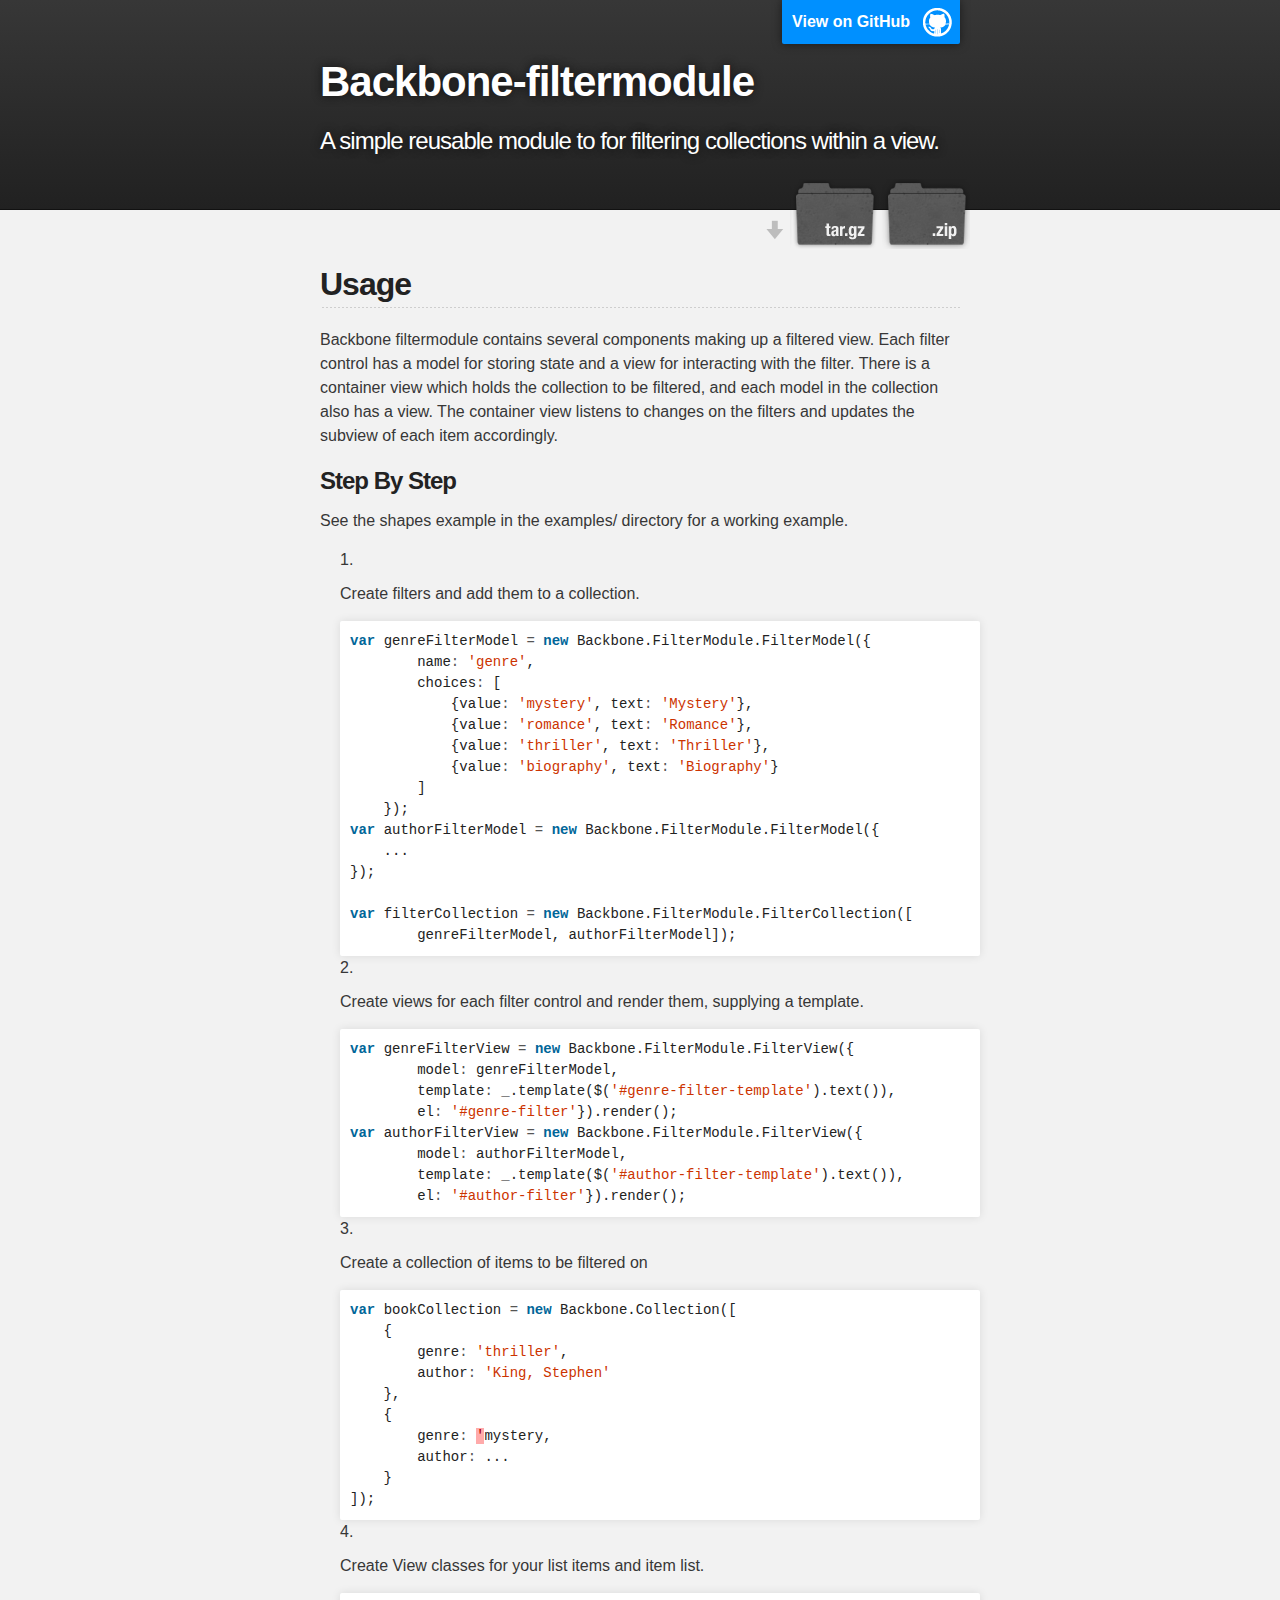
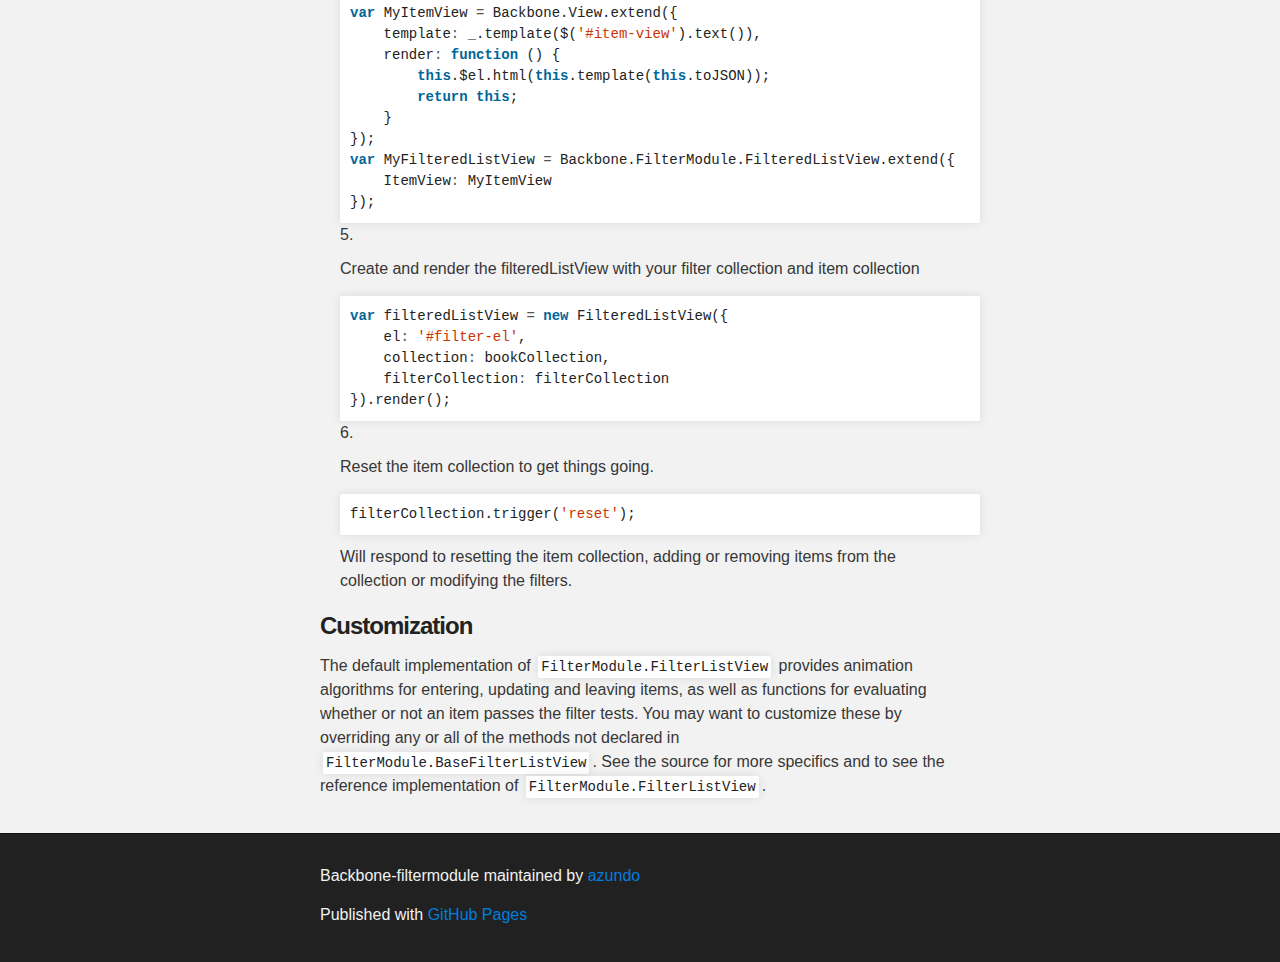
==== index.html @ 118d0e99 "Create gh-pages branch via GitHub" ====
<!DOCTYPE html>
<html>

  <head>
    <meta charset='utf-8' />
    <meta http-equiv="X-UA-Compatible" content="chrome=1" />
    <meta name="description" content="Backbone-filtermodule : A simple reusable module to for filtering collections within a view." />

    <link rel="stylesheet" type="text/css" media="screen" href="stylesheets/stylesheet.css">

    <title>Backbone-filtermodule</title>
  </head>

  <body>

    <!-- HEADER -->
    <div id="header_wrap" class="outer">
        <header class="inner">
          <a id="forkme_banner" href="https://github.com/azundo/backbone-filtermodule">View on GitHub</a>

          <h1 id="project_title">Backbone-filtermodule</h1>
          <h2 id="project_tagline">A simple reusable module to for filtering collections within a view.</h2>

            <section id="downloads">
              <a class="zip_download_link" href="https://github.com/azundo/backbone-filtermodule/zipball/master">Download this project as a .zip file</a>
              <a class="tar_download_link" href="https://github.com/azundo/backbone-filtermodule/tarball/master">Download this project as a tar.gz file</a>
            </section>
        </header>
    </div>

    <!-- MAIN CONTENT -->
    <div id="main_content_wrap" class="outer">
      <section id="main_content" class="inner">
        <h2>
<a name="usage" class="anchor" href="#usage"><span class="octicon octicon-link"></span></a>Usage</h2>

<p>Backbone filtermodule contains several components making up a filtered view.  Each filter control has a model for storing state and a view for interacting
with the filter. There is a container view which holds the collection to be
filtered, and each model in the collection also has a view. The container view
listens to changes on the filters and updates the subview of each item
accordingly.</p>

<h3>
<a name="step-by-step" class="anchor" href="#step-by-step"><span class="octicon octicon-link"></span></a>Step By Step</h3>

<p>See the shapes example in the examples/ directory for a working example.</p>

<ol>
<li>
<p>Create filters and add them to a collection.</p>

<div class="highlight"><pre><span class="kd">var</span> <span class="nx">genreFilterModel</span> <span class="o">=</span> <span class="k">new</span> <span class="nx">Backbone</span><span class="p">.</span><span class="nx">FilterModule</span><span class="p">.</span><span class="nx">FilterModel</span><span class="p">({</span>
        <span class="nx">name</span><span class="o">:</span> <span class="s1">'genre'</span><span class="p">,</span>
        <span class="nx">choices</span><span class="o">:</span> <span class="p">[</span>
            <span class="p">{</span><span class="nx">value</span><span class="o">:</span> <span class="s1">'mystery'</span><span class="p">,</span> <span class="nx">text</span><span class="o">:</span> <span class="s1">'Mystery'</span><span class="p">},</span>
            <span class="p">{</span><span class="nx">value</span><span class="o">:</span> <span class="s1">'romance'</span><span class="p">,</span> <span class="nx">text</span><span class="o">:</span> <span class="s1">'Romance'</span><span class="p">},</span>
            <span class="p">{</span><span class="nx">value</span><span class="o">:</span> <span class="s1">'thriller'</span><span class="p">,</span> <span class="nx">text</span><span class="o">:</span> <span class="s1">'Thriller'</span><span class="p">},</span>
            <span class="p">{</span><span class="nx">value</span><span class="o">:</span> <span class="s1">'biography'</span><span class="p">,</span> <span class="nx">text</span><span class="o">:</span> <span class="s1">'Biography'</span><span class="p">}</span>
        <span class="p">]</span>
    <span class="p">});</span>
<span class="kd">var</span> <span class="nx">authorFilterModel</span> <span class="o">=</span> <span class="k">new</span> <span class="nx">Backbone</span><span class="p">.</span><span class="nx">FilterModule</span><span class="p">.</span><span class="nx">FilterModel</span><span class="p">({</span>
    <span class="p">...</span>
<span class="p">});</span>

<span class="kd">var</span> <span class="nx">filterCollection</span> <span class="o">=</span> <span class="k">new</span> <span class="nx">Backbone</span><span class="p">.</span><span class="nx">FilterModule</span><span class="p">.</span><span class="nx">FilterCollection</span><span class="p">([</span>
        <span class="nx">genreFilterModel</span><span class="p">,</span> <span class="nx">authorFilterModel</span><span class="p">]);</span>
</pre></div>
</li>
<li>
<p>Create views for each filter control and render them, supplying a template.</p>

<div class="highlight"><pre><span class="kd">var</span> <span class="nx">genreFilterView</span> <span class="o">=</span> <span class="k">new</span> <span class="nx">Backbone</span><span class="p">.</span><span class="nx">FilterModule</span><span class="p">.</span><span class="nx">FilterView</span><span class="p">({</span>
        <span class="nx">model</span><span class="o">:</span> <span class="nx">genreFilterModel</span><span class="p">,</span>
        <span class="nx">template</span><span class="o">:</span> <span class="nx">_</span><span class="p">.</span><span class="nx">template</span><span class="p">(</span><span class="nx">$</span><span class="p">(</span><span class="s1">'#genre-filter-template'</span><span class="p">).</span><span class="nx">text</span><span class="p">()),</span>
        <span class="nx">el</span><span class="o">:</span> <span class="s1">'#genre-filter'</span><span class="p">}).</span><span class="nx">render</span><span class="p">();</span>
<span class="kd">var</span> <span class="nx">authorFilterView</span> <span class="o">=</span> <span class="k">new</span> <span class="nx">Backbone</span><span class="p">.</span><span class="nx">FilterModule</span><span class="p">.</span><span class="nx">FilterView</span><span class="p">({</span>
        <span class="nx">model</span><span class="o">:</span> <span class="nx">authorFilterModel</span><span class="p">,</span>
        <span class="nx">template</span><span class="o">:</span> <span class="nx">_</span><span class="p">.</span><span class="nx">template</span><span class="p">(</span><span class="nx">$</span><span class="p">(</span><span class="s1">'#author-filter-template'</span><span class="p">).</span><span class="nx">text</span><span class="p">()),</span>
        <span class="nx">el</span><span class="o">:</span> <span class="s1">'#author-filter'</span><span class="p">}).</span><span class="nx">render</span><span class="p">();</span>
</pre></div>
</li>
<li>
<p>Create a collection of items to be filtered on</p>

<div class="highlight"><pre><span class="kd">var</span> <span class="nx">bookCollection</span> <span class="o">=</span> <span class="k">new</span> <span class="nx">Backbone</span><span class="p">.</span><span class="nx">Collection</span><span class="p">([</span>
    <span class="p">{</span>
        <span class="nx">genre</span><span class="o">:</span> <span class="s1">'thriller'</span><span class="p">,</span>
        <span class="nx">author</span><span class="o">:</span> <span class="s1">'King, Stephen'</span>
    <span class="p">},</span>
    <span class="p">{</span>
        <span class="nx">genre</span><span class="o">:</span> <span class="err">'</span><span class="nx">mystery</span><span class="p">,</span>
        <span class="nx">author</span><span class="o">:</span> <span class="p">...</span>
    <span class="p">}</span>
<span class="p">]);</span>
</pre></div>
</li>
<li>
<p>Create View classes for your list items and item list.</p>

<div class="highlight"><pre><span class="kd">var</span> <span class="nx">MyItemView</span> <span class="o">=</span> <span class="nx">Backbone</span><span class="p">.</span><span class="nx">View</span><span class="p">.</span><span class="nx">extend</span><span class="p">({</span>
    <span class="nx">template</span><span class="o">:</span> <span class="nx">_</span><span class="p">.</span><span class="nx">template</span><span class="p">(</span><span class="nx">$</span><span class="p">(</span><span class="s1">'#item-view'</span><span class="p">).</span><span class="nx">text</span><span class="p">()),</span>
    <span class="nx">render</span><span class="o">:</span> <span class="kd">function</span> <span class="p">()</span> <span class="p">{</span>
        <span class="k">this</span><span class="p">.</span><span class="nx">$el</span><span class="p">.</span><span class="nx">html</span><span class="p">(</span><span class="k">this</span><span class="p">.</span><span class="nx">template</span><span class="p">(</span><span class="k">this</span><span class="p">.</span><span class="nx">toJSON</span><span class="p">));</span>
        <span class="k">return</span> <span class="k">this</span><span class="p">;</span>
    <span class="p">}</span>
<span class="p">});</span>
<span class="kd">var</span> <span class="nx">MyFilteredListView</span> <span class="o">=</span> <span class="nx">Backbone</span><span class="p">.</span><span class="nx">FilterModule</span><span class="p">.</span><span class="nx">FilteredListView</span><span class="p">.</span><span class="nx">extend</span><span class="p">({</span>
    <span class="nx">ItemView</span><span class="o">:</span> <span class="nx">MyItemView</span>
<span class="p">});</span>
</pre></div>
</li>
<li>
<p>Create and render the filteredListView with your filter collection and item collection</p>

<div class="highlight"><pre><span class="kd">var</span> <span class="nx">filteredListView</span> <span class="o">=</span> <span class="k">new</span> <span class="nx">FilteredListView</span><span class="p">({</span>
    <span class="nx">el</span><span class="o">:</span> <span class="s1">'#filter-el'</span><span class="p">,</span>
    <span class="nx">collection</span><span class="o">:</span> <span class="nx">bookCollection</span><span class="p">,</span>
    <span class="nx">filterCollection</span><span class="o">:</span> <span class="nx">filterCollection</span>
<span class="p">}).</span><span class="nx">render</span><span class="p">();</span>
</pre></div>
</li>
<li>
<p>Reset the item collection to get things going.</p>

<div class="highlight"><pre><span class="nx">filterCollection</span><span class="p">.</span><span class="nx">trigger</span><span class="p">(</span><span class="s1">'reset'</span><span class="p">);</span>
</pre></div>

<p>Will respond to resetting the item collection, adding or removing items from the collection or modifying the filters.</p>
</li>
</ol><h3>
<a name="customization" class="anchor" href="#customization"><span class="octicon octicon-link"></span></a>Customization</h3>

<p>The default implementation of <code>FilterModule.FilterListView</code> provides animation
algorithms for entering, updating and leaving items, as well as functions for
evaluating whether or not an item passes the filter tests. You may want to
customize these by overriding any or all of the methods not declared in
<code>FilterModule.BaseFilterListView</code>. See the source for more specifics and to see
the reference implementation of <code>FilterModule.FilterListView</code>.</p>
      </section>
    </div>

    <!-- FOOTER  -->
    <div id="footer_wrap" class="outer">
      <footer class="inner">
        <p class="copyright">Backbone-filtermodule maintained by <a href="https://github.com/azundo">azundo</a></p>
        <p>Published with <a href="http://pages.github.com">GitHub Pages</a></p>
      </footer>
    </div>

    

  </body>
</html>
---- stylesheets/stylesheet.css ----
/*******************************************************************************
Slate Theme for GitHub Pages
by Jason Costello, @jsncostello
*******************************************************************************/

@import url(pygment_trac.css);

/*******************************************************************************
MeyerWeb Reset
*******************************************************************************/

html, body, div, span, applet, object, iframe,
h1, h2, h3, h4, h5, h6, p, blockquote, pre,
a, abbr, acronym, address, big, cite, code,
del, dfn, em, img, ins, kbd, q, s, samp,
small, strike, strong, sub, sup, tt, var,
b, u, i, center,
dl, dt, dd, ol, ul, li,
fieldset, form, label, legend,
table, caption, tbody, tfoot, thead, tr, th, td,
article, aside, canvas, details, embed,
figure, figcaption, footer, header, hgroup,
menu, nav, output, ruby, section, summary,
time, mark, audio, video {
  margin: 0;
  padding: 0;
  border: 0;
  font: inherit;
  vertical-align: baseline;
}

/* HTML5 display-role reset for older browsers */
article, aside, details, figcaption, figure,
footer, header, hgroup, menu, nav, section {
  display: block;
}

ol, ul {
  list-style: none;
}

blockquote, q {
}

table {
  border-collapse: collapse;
  border-spacing: 0;
}

/*******************************************************************************
Theme Styles
*******************************************************************************/

body {
  box-sizing: border-box;
  color:#373737;
  background: #212121;
  font-size: 16px;
  font-family: 'Myriad Pro', Calibri, Helvetica, Arial, sans-serif;
  line-height: 1.5;
  -webkit-font-smoothing: antialiased;
}

h1, h2, h3, h4, h5, h6 {
  margin: 10px 0;
  font-weight: 700;
  color:#222222;
  font-family: 'Lucida Grande', 'Calibri', Helvetica, Arial, sans-serif;
  letter-spacing: -1px;
}

h1 {
  font-size: 36px;
  font-weight: 700;
}

h2 {
  padding-bottom: 10px;
  font-size: 32px;
  background: url('../images/bg_hr.png') repeat-x bottom;
}

h3 {
  font-size: 24px;
}

h4 {
  font-size: 21px;
}

h5 {
  font-size: 18px;
}

h6 {
  font-size: 16px;
}

p {
  margin: 10px 0 15px 0;
}

footer p {
  color: #f2f2f2;
}

a {
  text-decoration: none;
  color: #007edf;
  text-shadow: none;

  transition: color 0.5s ease;
  transition: text-shadow 0.5s ease;
  -webkit-transition: color 0.5s ease;
  -webkit-transition: text-shadow 0.5s ease;
  -moz-transition: color 0.5s ease;
  -moz-transition: text-shadow 0.5s ease;
  -o-transition: color 0.5s ease;
  -o-transition: text-shadow 0.5s ease;
  -ms-transition: color 0.5s ease;
  -ms-transition: text-shadow 0.5s ease;
}

#main_content a:hover {
  color: #0069ba;
  text-shadow: #0090ff 0px 0px 2px;
}

footer a:hover {
  color: #43adff;
  text-shadow: #0090ff 0px 0px 2px;
}

em {
  font-style: italic;
}

strong {
  font-weight: bold;
}

img {
  position: relative;
  margin: 0 auto;
  max-width: 739px;
  padding: 5px;
  margin: 10px 0 10px 0;
  border: 1px solid #ebebeb;

  box-shadow: 0 0 5px #ebebeb;
  -webkit-box-shadow: 0 0 5px #ebebeb;
  -moz-box-shadow: 0 0 5px #ebebeb;
  -o-box-shadow: 0 0 5px #ebebeb;
  -ms-box-shadow: 0 0 5px #ebebeb;
}

pre, code {
  width: 100%;
  color: #222;
  background-color: #fff;

  font-family: Monaco, "Bitstream Vera Sans Mono", "Lucida Console", Terminal, monospace;
  font-size: 14px;

  border-radius: 2px;
  -moz-border-radius: 2px;
  -webkit-border-radius: 2px;



}

pre {
  width: 100%;
  padding: 10px;
  box-shadow: 0 0 10px rgba(0,0,0,.1);
  overflow: auto;
}

code {
  padding: 3px;
  margin: 0 3px;
  box-shadow: 0 0 10px rgba(0,0,0,.1);
}

pre code {
  display: block;
  box-shadow: none;
}

blockquote {
  color: #666;
  margin-bottom: 20px;
  padding: 0 0 0 20px;
  border-left: 3px solid #bbb;
}

ul, ol, dl {
  margin-bottom: 15px
}

ul li {
  list-style: inside;
  padding-left: 20px;
}

ol li {
  list-style: decimal inside;
  padding-left: 20px;
}

dl dt {
  font-weight: bold;
}

dl dd {
  padding-left: 20px;
  font-style: italic;
}

dl p {
  padding-left: 20px;
  font-style: italic;
}

hr {
  height: 1px;
  margin-bottom: 5px;
  border: none;
  background: url('../images/bg_hr.png') repeat-x center;
}

table {
  border: 1px solid #373737;
  margin-bottom: 20px;
  text-align: left;
 }

th {
  font-family: 'Lucida Grande', 'Helvetica Neue', Helvetica, Arial, sans-serif;
  padding: 10px;
  background: #373737;
  color: #fff;
 }

td {
  padding: 10px;
  border: 1px solid #373737;
 }

form {
  background: #f2f2f2;
  padding: 20px;
}

img {
  width: 100%;
  max-width: 100%;
}

/*******************************************************************************
Full-Width Styles
*******************************************************************************/

.outer {
  width: 100%;
}

.inner {
  position: relative;
  max-width: 640px;
  padding: 20px 10px;
  margin: 0 auto;
}

#forkme_banner {
  display: block;
  position: absolute;
  top:0;
  right: 10px;
  z-index: 10;
  padding: 10px 50px 10px 10px;
  color: #fff;
  background: url('../images/blacktocat.png') #0090ff no-repeat 95% 50%;
  font-weight: 700;
  box-shadow: 0 0 10px rgba(0,0,0,.5);
  border-bottom-left-radius: 2px;
  border-bottom-right-radius: 2px;
}

#header_wrap {
  background: #212121;
  background: -moz-linear-gradient(top, #373737, #212121);
  background: -webkit-linear-gradient(top, #373737, #212121);
  background: -ms-linear-gradient(top, #373737, #212121);
  background: -o-linear-gradient(top, #373737, #212121);
  background: linear-gradient(top, #373737, #212121);
}

#header_wrap .inner {
  padding: 50px 10px 30px 10px;
}

#project_title {
  margin: 0;
  color: #fff;
  font-size: 42px;
  font-weight: 700;
  text-shadow: #111 0px 0px 10px;
}

#project_tagline {
  color: #fff;
  font-size: 24px;
  font-weight: 300;
  background: none;
  text-shadow: #111 0px 0px 10px;
}

#downloads {
  position: absolute;
  width: 210px;
  z-index: 10;
  bottom: -40px;
  right: 0;
  height: 70px;
  background: url('../images/icon_download.png') no-repeat 0% 90%;
}

.zip_download_link {
  display: block;
  float: right;
  width: 90px;
  height:70px;
  text-indent: -5000px;
  overflow: hidden;
  background: url(../images/sprite_download.png) no-repeat bottom left;
}

.tar_download_link {
  display: block;
  float: right;
  width: 90px;
  height:70px;
  text-indent: -5000px;
  overflow: hidden;
  background: url(../images/sprite_download.png) no-repeat bottom right;
  margin-left: 10px;
}

.zip_download_link:hover {
  background: url(../images/sprite_download.png) no-repeat top left;
}

.tar_download_link:hover {
  background: url(../images/sprite_download.png) no-repeat top right;
}

#main_content_wrap {
  background: #f2f2f2;
  border-top: 1px solid #111;
  border-bottom: 1px solid #111;
}

#main_content {
  padding-top: 40px;
}

#footer_wrap {
  background: #212121;
}



/*******************************************************************************
Small Device Styles
*******************************************************************************/

@media screen and (max-width: 480px) {
  body {
    font-size:14px;
  }

  #downloads {
    display: none;
  }

  .inner {
    min-width: 320px;
    max-width: 480px;
  }

  #project_title {
  font-size: 32px;
  }

  h1 {
    font-size: 28px;
  }

  h2 {
    font-size: 24px;
  }

  h3 {
    font-size: 21px;
  }

  h4 {
    font-size: 18px;
  }

  h5 {
    font-size: 14px;
  }

  h6 {
    font-size: 12px;
  }

  code, pre {
    min-width: 320px;
    max-width: 480px;
    font-size: 11px;
  }

}
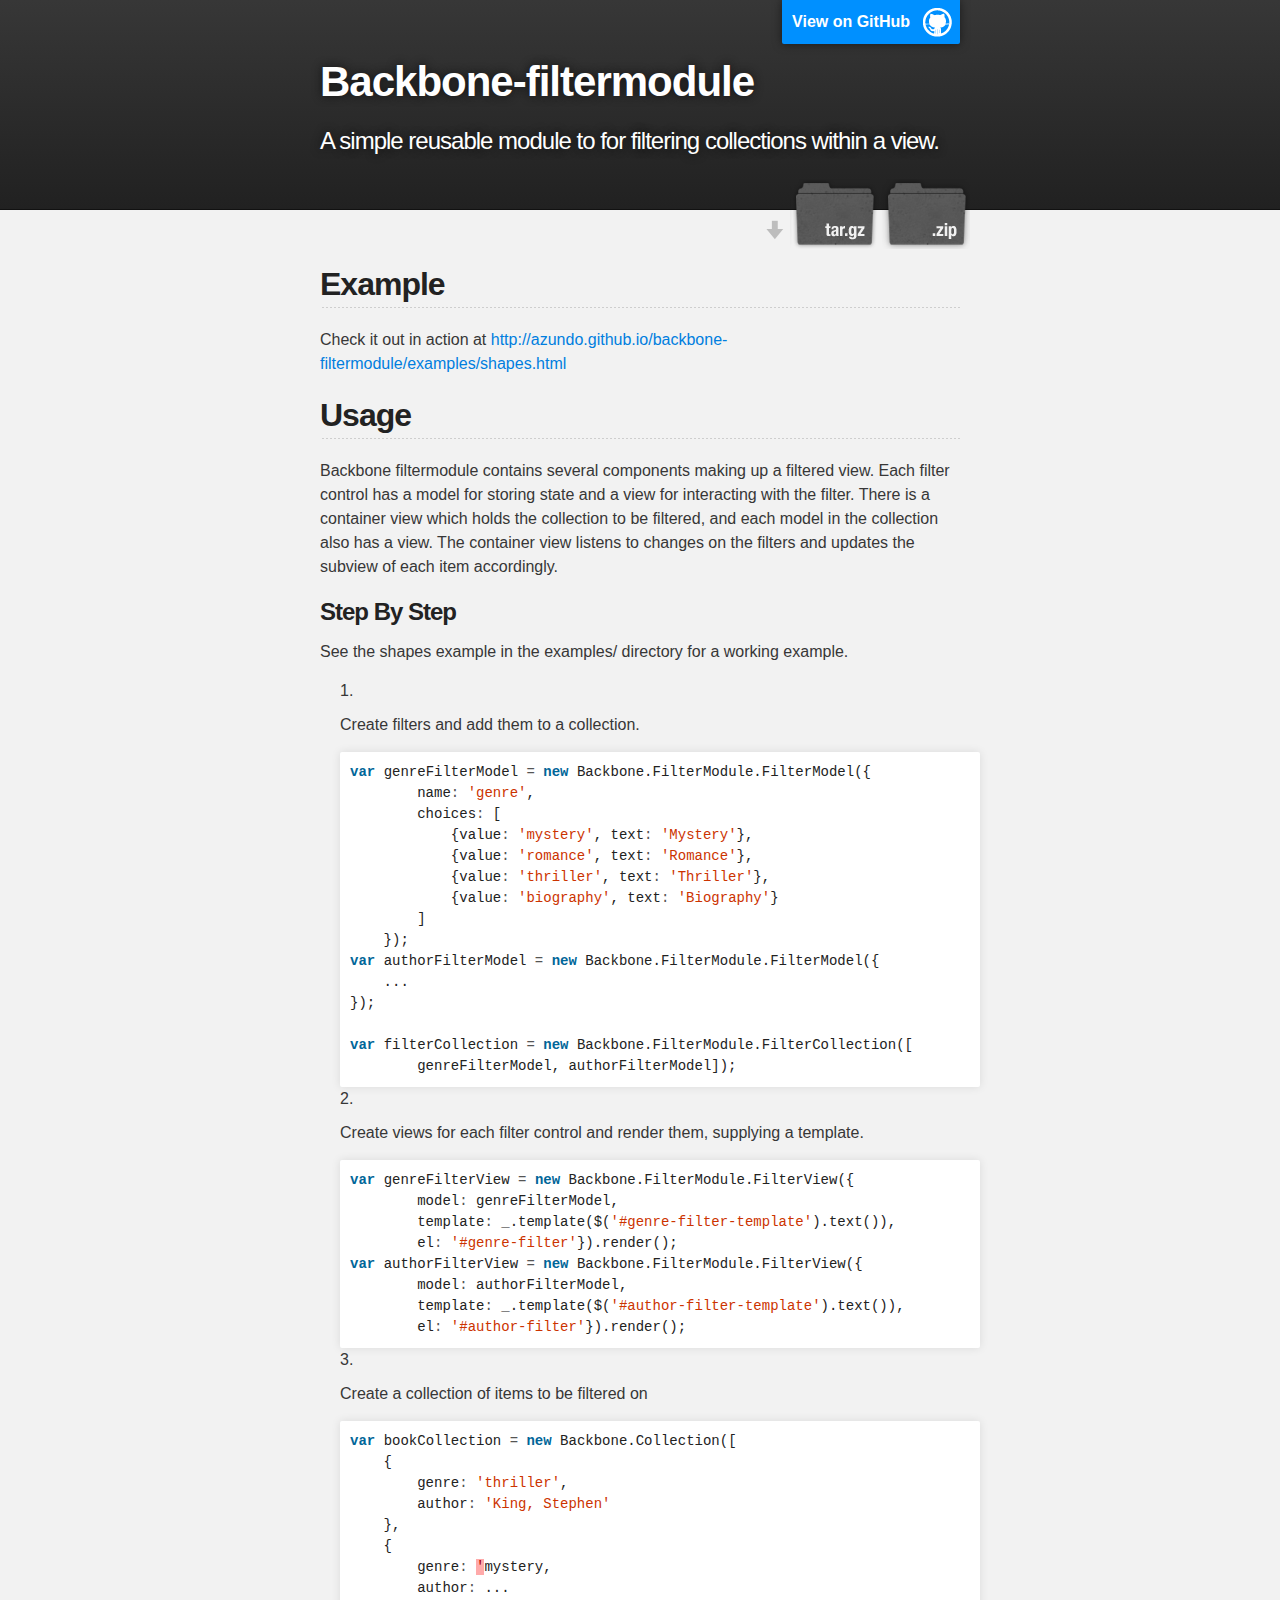
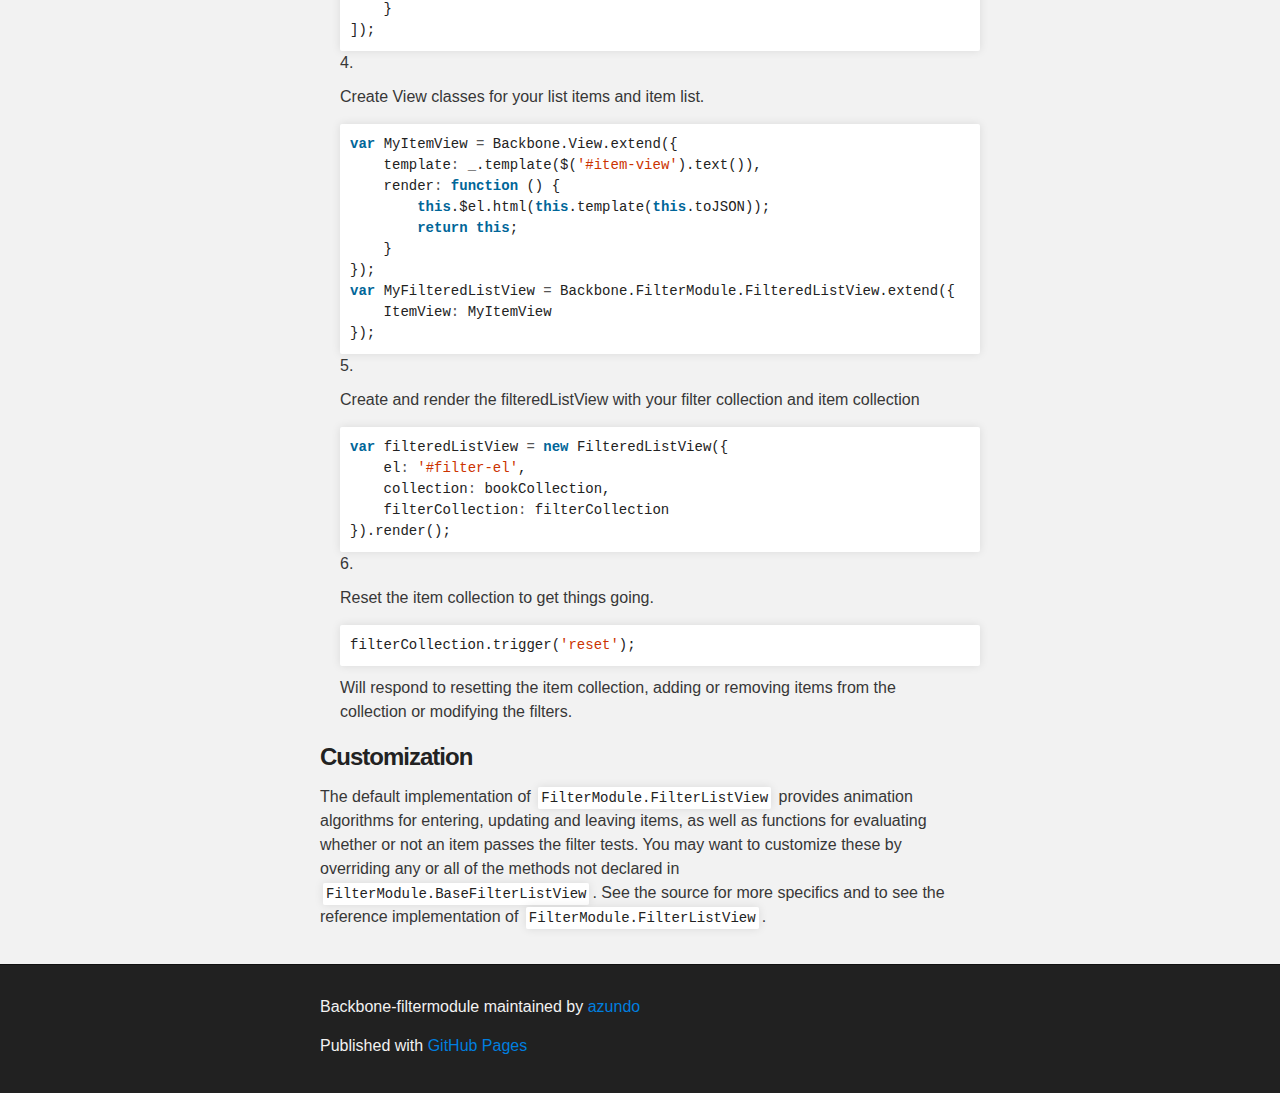
==== commit 1a67dce9: "Create gh-pages branch via GitHub" ====
--- a/index.html
+++ b/index.html
@@ -32,6 +32,11 @@
     <div id="main_content_wrap" class="outer">
       <section id="main_content" class="inner">
         <h2>
+<a name="example" class="anchor" href="#example"><span class="octicon octicon-link"></span></a>Example</h2>
+
+<p>Check it out in action at <a href="http://azundo.github.io/backbone-filtermodule/examples/shapes.html">http://azundo.github.io/backbone-filtermodule/examples/shapes.html</a></p>
+
+<h2>
 <a name="usage" class="anchor" href="#usage"><span class="octicon octicon-link"></span></a>Usage</h2>
 
 <p>Backbone filtermodule contains several components making up a filtered view.  Each filter control has a model for storing state and a view for interacting
